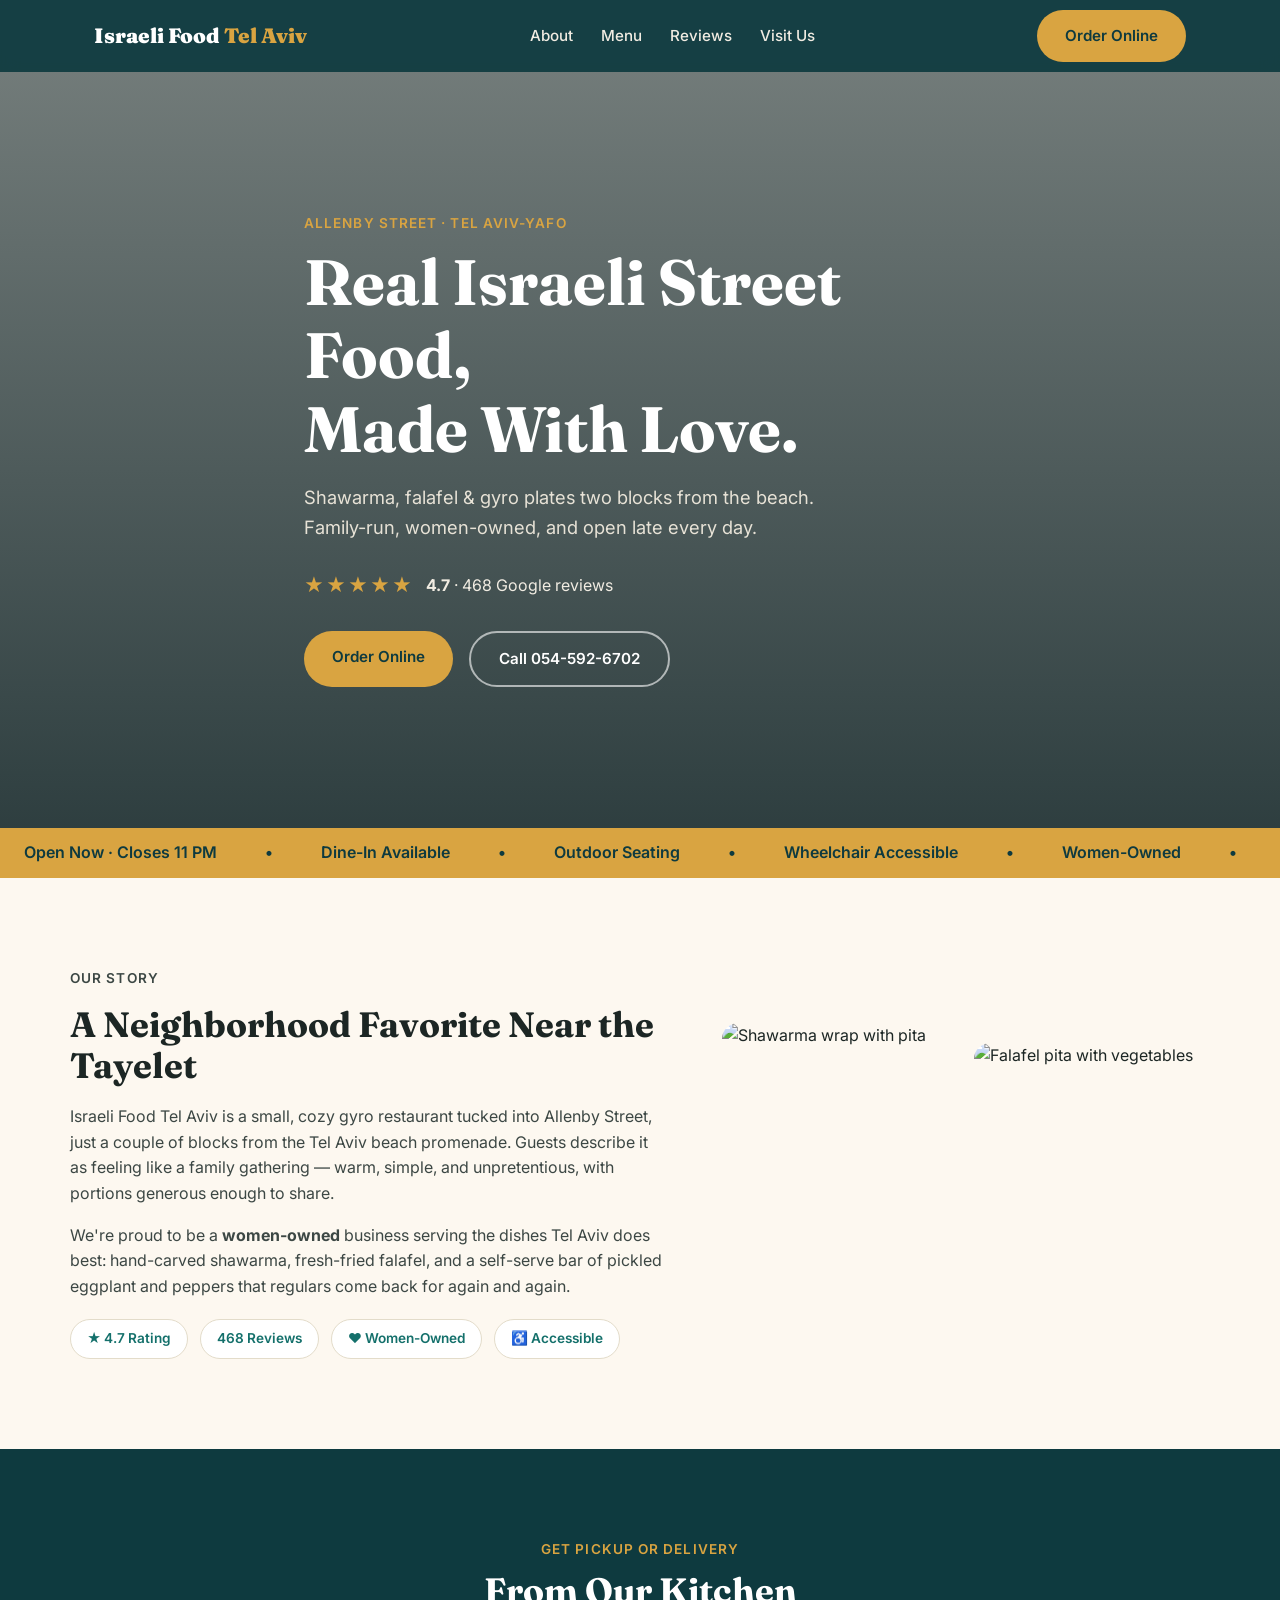
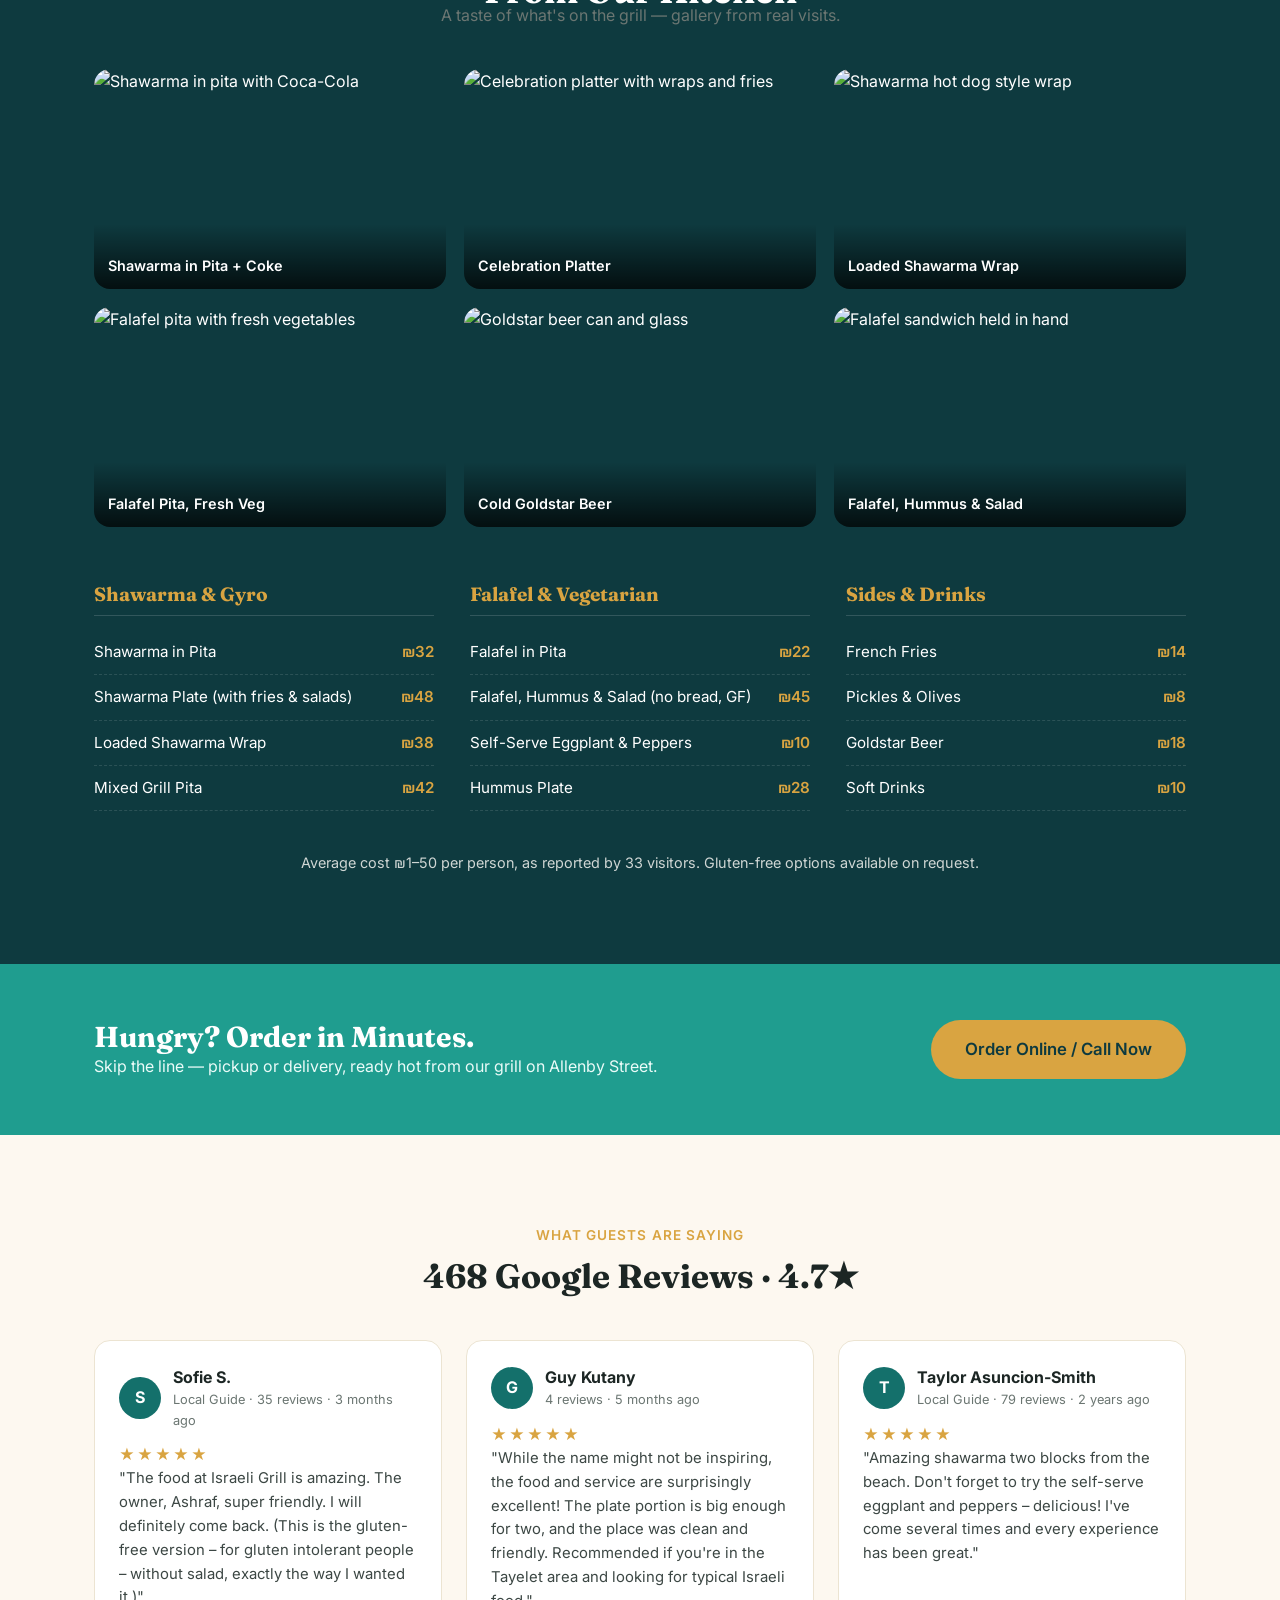
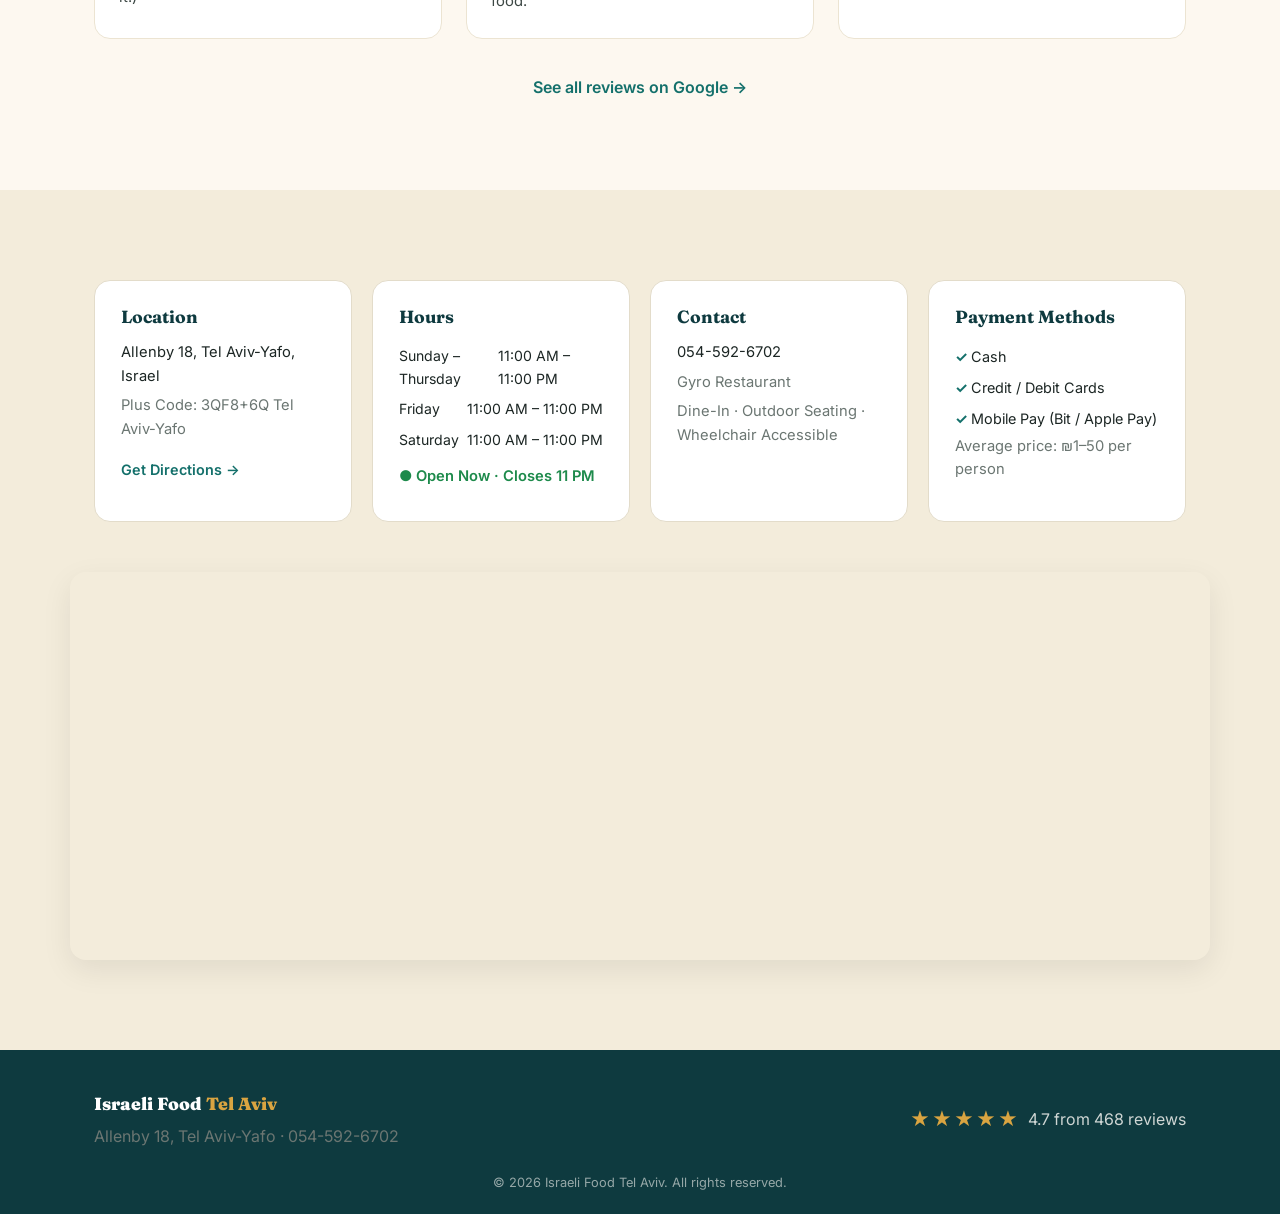
==== index.html @ 6f77c1df "Add Israeli Food Tel Aviv restaurant website Single-page responsive site built from real Google Maps" ====
<!DOCTYPE html>
<html lang="en">
<head>
<meta charset="UTF-8">
<meta name="viewport" content="width=device-width, initial-scale=1.0">
<title>Israeli Food Tel Aviv | Authentic Shawarma & Falafel on Allenby</title>
<meta name="description" content="Israeli Food Tel Aviv — Gyro restaurant at Allenby 18, Tel Aviv-Yafo. Shawarma, falafel & Israeli street food. 4.7★ (468 reviews). Open daily until 11pm.">
<link rel="preconnect" href="https://fonts.googleapis.com">
<link href="https://fonts.googleapis.com/css2?family=Fraunces:wght@500;700;900&family=Inter:wght@400;500;600;700&display=swap" rel="stylesheet">
<link rel="stylesheet" href="style.css">
</head>
<body>

<header class="site-header">
  <nav class="nav container">
    <a href="#top" class="logo">Israeli Food <span>Tel Aviv</span></a>
    <ul class="nav-links">
      <li><a href="#about">About</a></li>
      <li><a href="#menu">Menu</a></li>
      <li><a href="#reviews">Reviews</a></li>
      <li><a href="#info">Visit Us</a></li>
    </ul>
    <a href="#order" class="btn btn-primary nav-cta">Order Online</a>
    <button class="nav-toggle" aria-label="Toggle menu">&#9776;</button>
  </nav>
</header>

<section id="top" class="hero">
  <div class="hero-bg"></div>
  <div class="container hero-content">
    <p class="eyebrow">Allenby Street &middot; Tel Aviv-Yafo</p>
    <h1>Real Israeli Street Food,<br>Made With Love.</h1>
    <p class="hero-sub">Shawarma, falafel &amp; gyro plates two blocks from the beach. Family-run, women-owned, and open late every day.</p>
    <div class="hero-rating">
      <span class="stars">&#9733;&#9733;&#9733;&#9733;&#9733;</span>
      <span class="rating-text"><strong>4.7</strong> · 468 Google reviews</span>
    </div>
    <div class="hero-actions">
      <a href="#order" class="btn btn-primary">Order Online</a>
      <a href="tel:054-592-6702" class="btn btn-outline">Call 054-592-6702</a>
    </div>
  </div>
</section>

<section class="ticker">
  <div class="ticker-inner">
    <span>Open Now &middot; Closes 11 PM</span>
    <span>Dine-In Available</span>
    <span>Outdoor Seating</span>
    <span>Wheelchair Accessible</span>
    <span>Women-Owned</span>
    <span>Live Music</span>
    <span>&#8362;1&ndash;50 per person</span>
  </div>
</section>

<section id="about" class="about container">
  <div class="about-grid">
    <div class="about-text">
      <p class="eyebrow">Our Story</p>
      <h2>A Neighborhood Favorite Near the Tayelet</h2>
      <p>Israeli Food Tel Aviv is a small, cozy gyro restaurant tucked into Allenby Street, just a couple of blocks from the Tel Aviv beach promenade. Guests describe it as feeling like a family gathering — warm, simple, and unpretentious, with portions generous enough to share.</p>
      <p>We're proud to be a <strong>women-owned</strong> business serving the dishes Tel Aviv does best: hand-carved shawarma, fresh-fried falafel, and a self-serve bar of pickled eggplant and peppers that regulars come back for again and again.</p>
      <div class="about-badges">
        <div class="badge">&#9733; 4.7 Rating</div>
        <div class="badge">468 Reviews</div>
        <div class="badge">&#9829; Women-Owned</div>
        <div class="badge">&#9855; Accessible</div>
      </div>
    </div>
    <div class="about-photos">
      <img src="https://images.unsplash.com/photo-1601050690597-df0568f70950?auto=format&fit=crop&w=700&q=80" alt="Shawarma wrap with pita">
      <img src="https://images.unsplash.com/photo-1633436375153-d7045cb93e38?auto=format&fit=crop&w=700&q=80" alt="Falafel pita with vegetables">
    </div>
  </div>
</section>

<section id="menu" class="menu">
  <div class="container">
    <p class="eyebrow center">Get Pickup or Delivery</p>
    <h2 class="center">From Our Kitchen</h2>
    <p class="section-sub center">A taste of what's on the grill — gallery from real visits.</p>
    <div class="menu-gallery">
      <figure>
        <img src="https://images.unsplash.com/photo-1547584370-2cc98b8b8dc8?auto=format&fit=crop&w=600&q=80" alt="Shawarma in pita with Coca-Cola">
        <figcaption>Shawarma in Pita + Coke</figcaption>
      </figure>
      <figure>
        <img src="https://images.unsplash.com/photo-1561651823-34feb02250e4?auto=format&fit=crop&w=600&q=80" alt="Celebration platter with wraps and fries">
        <figcaption>Celebration Platter</figcaption>
      </figure>
      <figure>
        <img src="https://images.unsplash.com/photo-1599487488170-d11ec9c172f0?auto=format&fit=crop&w=600&q=80" alt="Shawarma hot dog style wrap">
        <figcaption>Loaded Shawarma Wrap</figcaption>
      </figure>
      <figure>
        <img src="https://images.unsplash.com/photo-1593504049359-74330189a345?auto=format&fit=crop&w=600&q=80" alt="Falafel pita with fresh vegetables">
        <figcaption>Falafel Pita, Fresh Veg</figcaption>
      </figure>
      <figure>
        <img src="https://images.unsplash.com/photo-1535914254981-b5012eebbd15?auto=format&fit=crop&w=600&q=80" alt="Goldstar beer can and glass">
        <figcaption>Cold Goldstar Beer</figcaption>
      </figure>
      <figure>
        <img src="https://images.unsplash.com/photo-1529006557810-274b9b2fc783?auto=format&fit=crop&w=600&q=80" alt="Falafel sandwich held in hand">
        <figcaption>Falafel, Hummus &amp; Salad</figcaption>
      </figure>
    </div>

    <div class="menu-list">
      <div class="menu-col">
        <h3>Shawarma &amp; Gyro</h3>
        <ul>
          <li><span>Shawarma in Pita</span><em>&#8362;32</em></li>
          <li><span>Shawarma Plate (with fries &amp; salads)</span><em>&#8362;48</em></li>
          <li><span>Loaded Shawarma Wrap</span><em>&#8362;38</em></li>
          <li><span>Mixed Grill Pita</span><em>&#8362;42</em></li>
        </ul>
      </div>
      <div class="menu-col">
        <h3>Falafel &amp; Vegetarian</h3>
        <ul>
          <li><span>Falafel in Pita</span><em>&#8362;22</em></li>
          <li><span>Falafel, Hummus &amp; Salad (no bread, GF)</span><em>&#8362;45</em></li>
          <li><span>Self-Serve Eggplant &amp; Peppers</span><em>&#8362;10</em></li>
          <li><span>Hummus Plate</span><em>&#8362;28</em></li>
        </ul>
      </div>
      <div class="menu-col">
        <h3>Sides &amp; Drinks</h3>
        <ul>
          <li><span>French Fries</span><em>&#8362;14</em></li>
          <li><span>Pickles &amp; Olives</span><em>&#8362;8</em></li>
          <li><span>Goldstar Beer</span><em>&#8362;18</em></li>
          <li><span>Soft Drinks</span><em>&#8362;10</em></li>
        </ul>
      </div>
    </div>
    <p class="menu-note">Average cost &#8362;1&ndash;50 per person, as reported by 33 visitors. Gluten-free options available on request.</p>
  </div>
</section>

<section id="order" class="order-cta">
  <div class="container order-cta-inner">
    <div>
      <h2>Hungry? Order in Minutes.</h2>
      <p>Skip the line — pickup or delivery, ready hot from our grill on Allenby Street.</p>
    </div>
    <a href="tel:054-592-6702" class="btn btn-primary btn-lg">Order Online / Call Now</a>
  </div>
</section>

<section id="reviews" class="reviews">
  <div class="container">
    <p class="eyebrow center">What Guests Are Saying</p>
    <h2 class="center">468 Google Reviews &middot; 4.7&#9733;</h2>
    <div class="review-grid">
      <article class="review-card">
        <div class="review-head">
          <div class="avatar">S</div>
          <div>
            <strong>Sofie S.</strong>
            <span class="review-meta">Local Guide &middot; 35 reviews &middot; 3 months ago</span>
          </div>
        </div>
        <div class="stars small">&#9733;&#9733;&#9733;&#9733;&#9733;</div>
        <p>"The food at Israeli Grill is amazing. The owner, Ashraf, super friendly. I will definitely come back. (This is the gluten-free version &ndash; for gluten intolerant people &ndash; without salad, exactly the way I wanted it.)"</p>
      </article>
      <article class="review-card">
        <div class="review-head">
          <div class="avatar">G</div>
          <div>
            <strong>Guy Kutany</strong>
            <span class="review-meta">4 reviews &middot; 5 months ago</span>
          </div>
        </div>
        <div class="stars small">&#9733;&#9733;&#9733;&#9733;&#9733;</div>
        <p>"While the name might not be inspiring, the food and service are surprisingly excellent! The plate portion is big enough for two, and the place was clean and friendly. Recommended if you're in the Tayelet area and looking for typical Israeli food."</p>
      </article>
      <article class="review-card">
        <div class="review-head">
          <div class="avatar">T</div>
          <div>
            <strong>Taylor Asuncion-Smith</strong>
            <span class="review-meta">Local Guide &middot; 79 reviews &middot; 2 years ago</span>
          </div>
        </div>
        <div class="stars small">&#9733;&#9733;&#9733;&#9733;&#9733;</div>
        <p>"Amazing shawarma two blocks from the beach. Don't forget to try the self-serve eggplant and peppers &ndash; delicious! I've come several times and every experience has been great."</p>
      </article>
    </div>
    <a href="https://www.google.com/maps/search/?api=1&query=Israeli+Food+Telaviv+Allenby+18+Tel+Aviv" target="_blank" rel="noopener" class="see-all-link">See all reviews on Google &rarr;</a>
  </div>
</section>

<section id="info" class="info">
  <div class="container info-grid">
    <div class="info-card">
      <h3>Location</h3>
      <p>Allenby 18, Tel Aviv-Yafo, Israel</p>
      <p class="muted">Plus Code: 3QF8+6Q Tel Aviv-Yafo</p>
      <a class="link-arrow" href="https://www.google.com/maps/search/?api=1&query=Allenby+18+Tel+Aviv-Yafo" target="_blank" rel="noopener">Get Directions &rarr;</a>
    </div>
    <div class="info-card">
      <h3>Hours</h3>
      <ul class="hours-list">
        <li><span>Sunday &ndash; Thursday</span><span>11:00 AM &ndash; 11:00 PM</span></li>
        <li><span>Friday</span><span>11:00 AM &ndash; 11:00 PM</span></li>
        <li><span>Saturday</span><span>11:00 AM &ndash; 11:00 PM</span></li>
      </ul>
      <p class="status-open">&#9679; Open Now &middot; Closes 11 PM</p>
    </div>
    <div class="info-card">
      <h3>Contact</h3>
      <p><a href="tel:054-592-6702">054-592-6702</a></p>
      <p class="muted">Gyro Restaurant</p>
      <p class="muted">Dine-In &middot; Outdoor Seating &middot; Wheelchair Accessible</p>
    </div>
    <div class="info-card">
      <h3>Payment Methods</h3>
      <ul class="payment-list">
        <li>Cash</li>
        <li>Credit / Debit Cards</li>
        <li>Mobile Pay (Bit / Apple Pay)</li>
      </ul>
      <p class="muted">Average price: &#8362;1&ndash;50 per person</p>
    </div>
  </div>

  <div class="container map-wrap">
    <iframe
      title="Map to Israeli Food Tel Aviv"
      src="https://www.google.com/maps?q=Allenby+18+Tel+Aviv-Yafo&output=embed"
      width="100%" height="380" style="border:0;" loading="lazy" referrerpolicy="no-referrer-when-downgrade">
    </iframe>
  </div>
</section>

<footer class="site-footer">
  <div class="container footer-grid">
    <div>
      <p class="logo footer-logo">Israeli Food <span>Tel Aviv</span></p>
      <p class="muted">Allenby 18, Tel Aviv-Yafo &middot; 054-592-6702</p>
    </div>
    <div class="footer-stars">
      <span class="stars">&#9733;&#9733;&#9733;&#9733;&#9733;</span>
      <span>4.7 from 468 reviews</span>
    </div>
  </div>
  <p class="copyright">&copy; <span id="year"></span> Israeli Food Tel Aviv. All rights reserved.</p>
</footer>

<script src="script.js"></script>
</body>
</html>
---- style.css ----
:root {
  --navy: #0e3a3f;
  --teal: #14706b;
  --teal-light: #1f9d8f;
  --cream: #fdf8f0;
  --gold: #d9a441;
  --ink: #1c2624;
  --muted: #6b7672;
  --radius: 16px;
  font-size: 16px;
}

* { box-sizing: border-box; margin: 0; padding: 0; }

body {
  font-family: 'Inter', sans-serif;
  color: var(--ink);
  background: var(--cream);
  line-height: 1.6;
}

h1, h2, h3 {
  font-family: 'Fraunces', serif;
  font-weight: 700;
  line-height: 1.15;
}

.container {
  max-width: 1140px;
  margin: 0 auto;
  padding: 0 24px;
}

a { text-decoration: none; color: inherit; }
ul { list-style: none; }

.eyebrow {
  color: var(--gold);
  font-weight: 600;
  letter-spacing: 0.08em;
  text-transform: uppercase;
  font-size: 0.85rem;
  margin-bottom: 10px;
}
.eyebrow.center, .center { text-align: center; }
.section-sub.center { color: var(--muted); margin: -8px auto 32px; max-width: 480px; }

.btn {
  display: inline-block;
  padding: 14px 28px;
  border-radius: 999px;
  font-weight: 600;
  font-size: 0.95rem;
  transition: transform .15s ease, box-shadow .15s ease;
}
.btn:hover { transform: translateY(-2px); }
.btn-primary { background: var(--gold); color: var(--navy); }
.btn-primary:hover { box-shadow: 0 8px 20px rgba(217,164,65,.4); }
.btn-outline { border: 2px solid rgba(255,255,255,.6); color: #fff; }
.btn-lg { padding: 16px 34px; font-size: 1.05rem; }

/* Header */
.site-header {
  position: fixed;
  top: 0; left: 0; right: 0;
  z-index: 50;
  background: rgba(14,58,63,0.92);
  backdrop-filter: blur(8px);
}
.nav {
  display: flex;
  align-items: center;
  justify-content: space-between;
  height: 72px;
}
.logo {
  font-family: 'Fraunces', serif;
  font-weight: 900;
  font-size: 1.3rem;
  color: #fff;
}
.logo span { color: var(--gold); }
.nav-links {
  display: flex;
  gap: 28px;
  color: #f1ece2;
  font-weight: 500;
  font-size: 0.95rem;
}
.nav-links a:hover { color: var(--gold); }
.nav-cta { white-space: nowrap; }
.nav-toggle {
  display: none;
  background: none;
  border: none;
  color: #fff;
  font-size: 1.6rem;
  cursor: pointer;
}

/* Hero */
.hero {
  position: relative;
  min-height: 92vh;
  display: flex;
  align-items: center;
  color: #fff;
  overflow: hidden;
}
.hero-bg {
  position: absolute;
  inset: 0;
  background: linear-gradient(180deg, rgba(10,30,33,.55), rgba(10,30,33,.85)),
    url('https://images.unsplash.com/photo-1529193591184-b1d58069ecdd?auto=format&fit=crop&w=1600&q=80') center/cover no-repeat;
  z-index: -1;
}
.hero-content { padding-top: 72px; max-width: 720px; }
.hero h1 {
  font-size: clamp(2.4rem, 5vw, 4rem);
  margin-bottom: 18px;
}
.hero-sub {
  font-size: 1.15rem;
  color: #e7e2d6;
  max-width: 540px;
  margin-bottom: 28px;
}
.hero-rating {
  display: flex;
  align-items: center;
  gap: 12px;
  margin-bottom: 30px;
}
.stars { color: var(--gold); font-size: 1.2rem; letter-spacing: 2px; }
.stars.small { font-size: 0.95rem; }
.rating-text { color: #f1ece2; }
.hero-actions { display: flex; gap: 16px; flex-wrap: wrap; }

/* Ticker */
.ticker {
  background: var(--gold);
  color: var(--navy);
  font-weight: 600;
  overflow: hidden;
  white-space: nowrap;
}
.ticker-inner {
  display: inline-flex;
  gap: 48px;
  padding: 12px 24px;
  animation: scroll 22s linear infinite;
}
.ticker-inner span::after { content: '•'; margin-left: 48px; }
@keyframes scroll {
  from { transform: translateX(0); }
  to { transform: translateX(-50%); }
}

/* About */
.about { padding: 90px 0; }
.about-grid {
  display: grid;
  grid-template-columns: 1.1fr 0.9fr;
  gap: 56px;
  align-items: center;
}
.about-text h2 { font-size: 2.2rem; margin-bottom: 18px; }
.about-text p { color: #3c4744; margin-bottom: 16px; }
.about-badges {
  display: flex;
  flex-wrap: wrap;
  gap: 12px;
  margin-top: 20px;
}
.badge {
  background: #fff;
  border: 1px solid #e3dcca;
  padding: 8px 16px;
  border-radius: 999px;
  font-size: 0.85rem;
  font-weight: 600;
  color: var(--teal);
}
.about-photos {
  display: grid;
  grid-template-columns: 1fr 1fr;
  gap: 16px;
}
.about-photos img {
  width: 100%;
  height: 240px;
  object-fit: cover;
  border-radius: var(--radius);
}
.about-photos img:first-child { transform: translateY(-20px); }

/* Menu */
.menu { background: var(--navy); color: #fff; padding: 90px 0; }
.menu .eyebrow { color: var(--gold); }
.menu h2 { color: #fff; font-size: 2.2rem; }
.menu-gallery {
  display: grid;
  grid-template-columns: repeat(3, 1fr);
  gap: 18px;
  margin: 40px 0 56px;
}
.menu-gallery figure { position: relative; border-radius: var(--radius); overflow: hidden; }
.menu-gallery img { width: 100%; height: 220px; object-fit: cover; display: block; transition: transform .3s ease; }
.menu-gallery figure:hover img { transform: scale(1.06); }
.menu-gallery figcaption {
  position: absolute;
  bottom: 0; left: 0; right: 0;
  background: linear-gradient(transparent, rgba(0,0,0,.75));
  color: #fff;
  padding: 30px 14px 12px;
  font-size: 0.9rem;
  font-weight: 600;
}
.menu-list {
  display: grid;
  grid-template-columns: repeat(3, 1fr);
  gap: 36px;
}
.menu-col h3 {
  color: var(--gold);
  font-size: 1.2rem;
  margin-bottom: 14px;
  border-bottom: 1px solid rgba(255,255,255,.15);
  padding-bottom: 10px;
}
.menu-col li {
  display: flex;
  justify-content: space-between;
  gap: 12px;
  padding: 10px 0;
  border-bottom: 1px dashed rgba(255,255,255,.12);
  font-size: 0.95rem;
}
.menu-col li em { color: var(--gold); font-style: normal; font-weight: 600; }
.menu-note { text-align: center; color: #cfd6d4; margin-top: 40px; font-size: 0.9rem; }

/* Order CTA */
.order-cta { background: var(--teal-light); color: #fff; padding: 56px 0; }
.order-cta-inner {
  display: flex;
  align-items: center;
  justify-content: space-between;
  gap: 24px;
  flex-wrap: wrap;
}
.order-cta h2 { font-size: 1.8rem; }
.order-cta p { color: #eafbf8; }

/* Reviews */
.reviews { padding: 90px 0; }
.reviews h2 { font-size: 2.1rem; margin-bottom: 44px; }
.review-grid {
  display: grid;
  grid-template-columns: repeat(3, 1fr);
  gap: 24px;
}
.review-card {
  background: #fff;
  border: 1px solid #ece4d2;
  border-radius: var(--radius);
  padding: 24px;
}
.review-head { display: flex; gap: 12px; align-items: center; margin-bottom: 12px; }
.avatar {
  width: 42px; height: 42px;
  border-radius: 50%;
  background: var(--teal);
  color: #fff;
  display: flex; align-items: center; justify-content: center;
  font-weight: 700;
}
.review-meta { display: block; font-size: 0.8rem; color: var(--muted); }
.review-card p { font-size: 0.93rem; color: #3c4744; }
.see-all-link {
  display: block;
  text-align: center;
  margin-top: 36px;
  font-weight: 600;
  color: var(--teal);
}

/* Info */
.info { background: #f3ecdb; padding: 90px 0; }
.info-grid {
  display: grid;
  grid-template-columns: repeat(4, 1fr);
  gap: 20px;
  margin-bottom: 50px;
}
.info-card {
  background: #fff;
  border-radius: var(--radius);
  padding: 26px;
  border: 1px solid #e3dcca;
}
.info-card h3 { font-size: 1.1rem; margin-bottom: 14px; color: var(--navy); }
.info-card p { font-size: 0.92rem; margin-bottom: 6px; }
.muted { color: var(--muted); }
.hours-list li { display: flex; justify-content: space-between; font-size: 0.88rem; padding: 4px 0; }
.status-open { color: #1d8a4b; font-weight: 600; margin-top: 10px; }
.payment-list li { padding: 4px 0; font-size: 0.9rem; }
.payment-list li::before { content: '✓ '; color: var(--teal); font-weight: 700; }
.link-arrow { display: inline-block; margin-top: 10px; color: var(--teal); font-weight: 600; font-size: 0.9rem; }
.map-wrap { border-radius: var(--radius); overflow: hidden; box-shadow: 0 10px 30px rgba(0,0,0,.08); }

/* Footer */
.site-footer { background: var(--navy); color: #cfd6d4; padding: 40px 0 20px; }
.footer-grid {
  display: flex;
  justify-content: space-between;
  align-items: center;
  flex-wrap: wrap;
  gap: 16px;
  margin-bottom: 24px;
}
.footer-logo { font-size: 1.1rem; margin-bottom: 6px; }
.footer-stars { display: flex; align-items: center; gap: 8px; }
.copyright { text-align: center; font-size: 0.8rem; opacity: 0.7; }

/* Responsive */
@media (max-width: 900px) {
  .about-grid { grid-template-columns: 1fr; }
  .menu-gallery { grid-template-columns: repeat(2, 1fr); }
  .menu-list { grid-template-columns: 1fr; }
  .review-grid { grid-template-columns: 1fr; }
  .info-grid { grid-template-columns: repeat(2, 1fr); }
}
@media (max-width: 640px) {
  .nav-links, .nav-cta { display: none; }
  .nav-toggle { display: block; }
  .menu-gallery { grid-template-columns: 1fr 1fr; }
  .info-grid { grid-template-columns: 1fr; }
  .about-photos img:first-child { transform: none; }
  .order-cta-inner { flex-direction: column; text-align: center; }
}
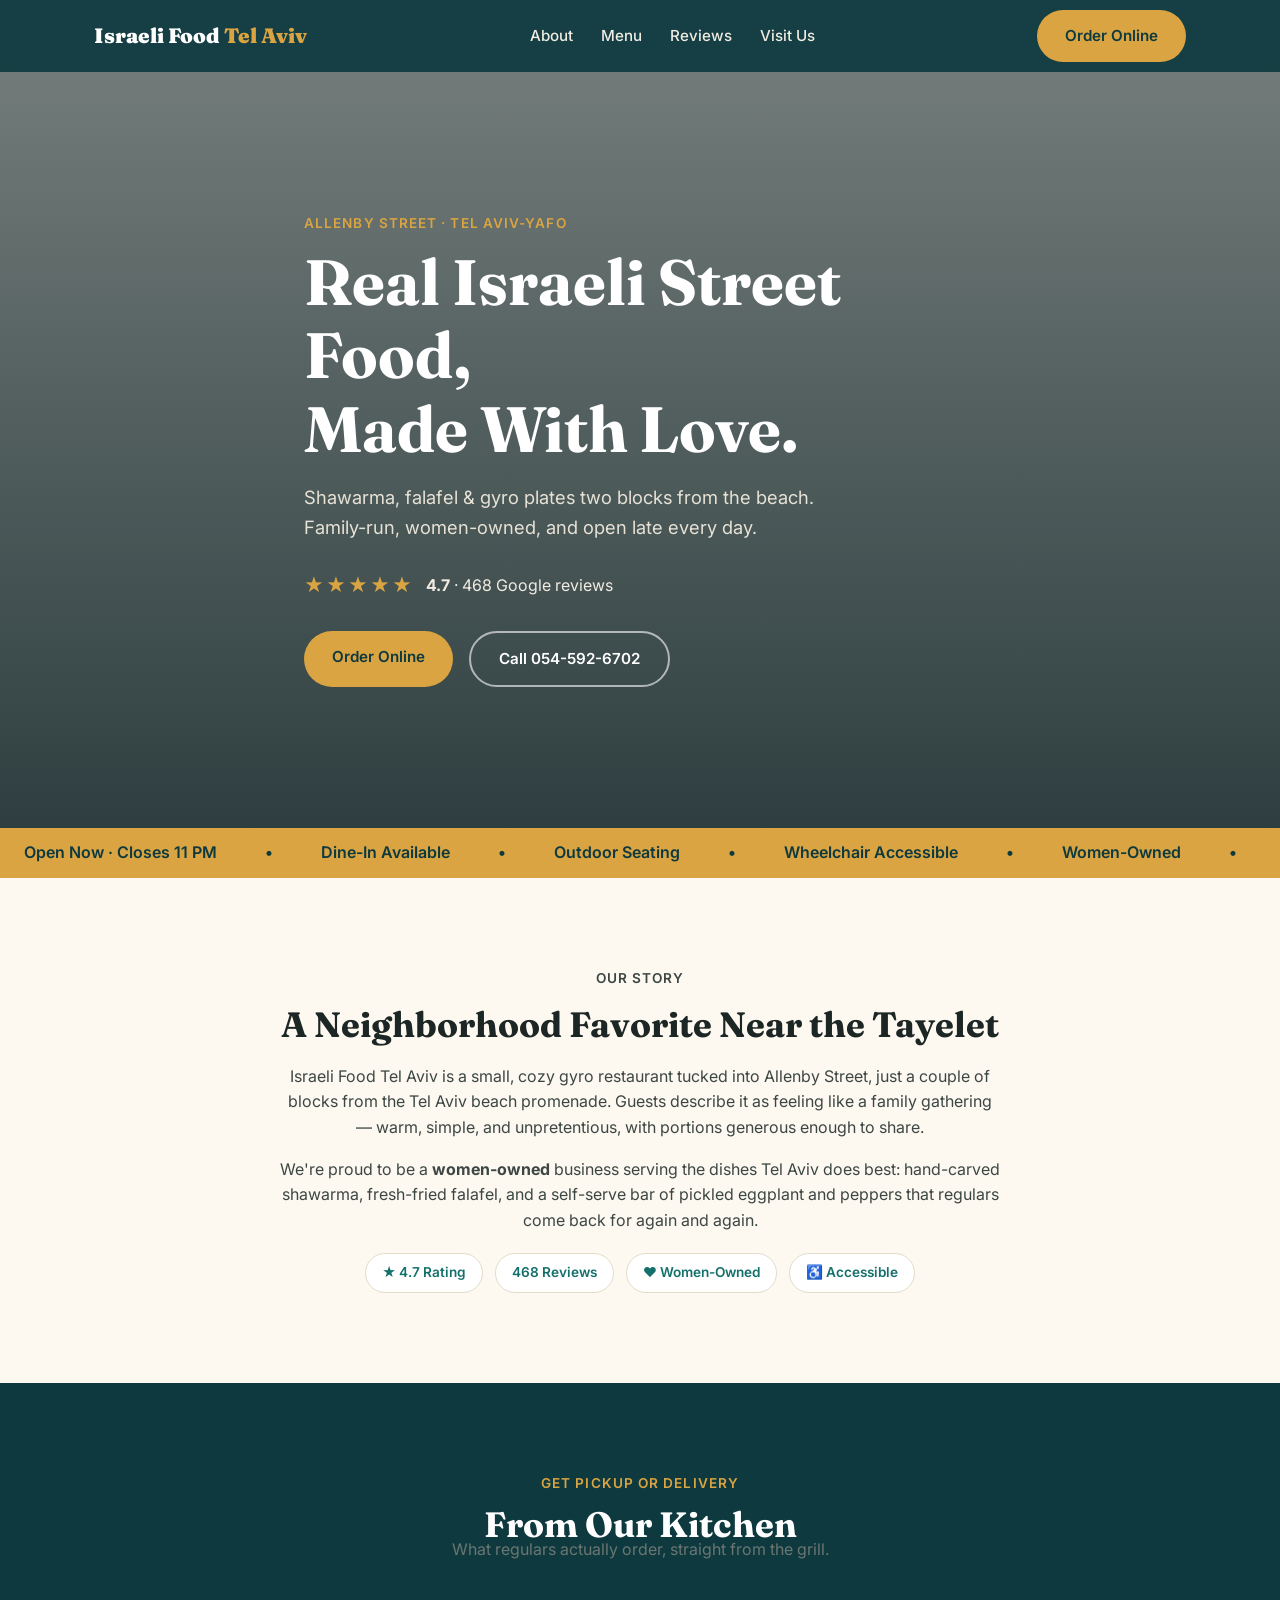
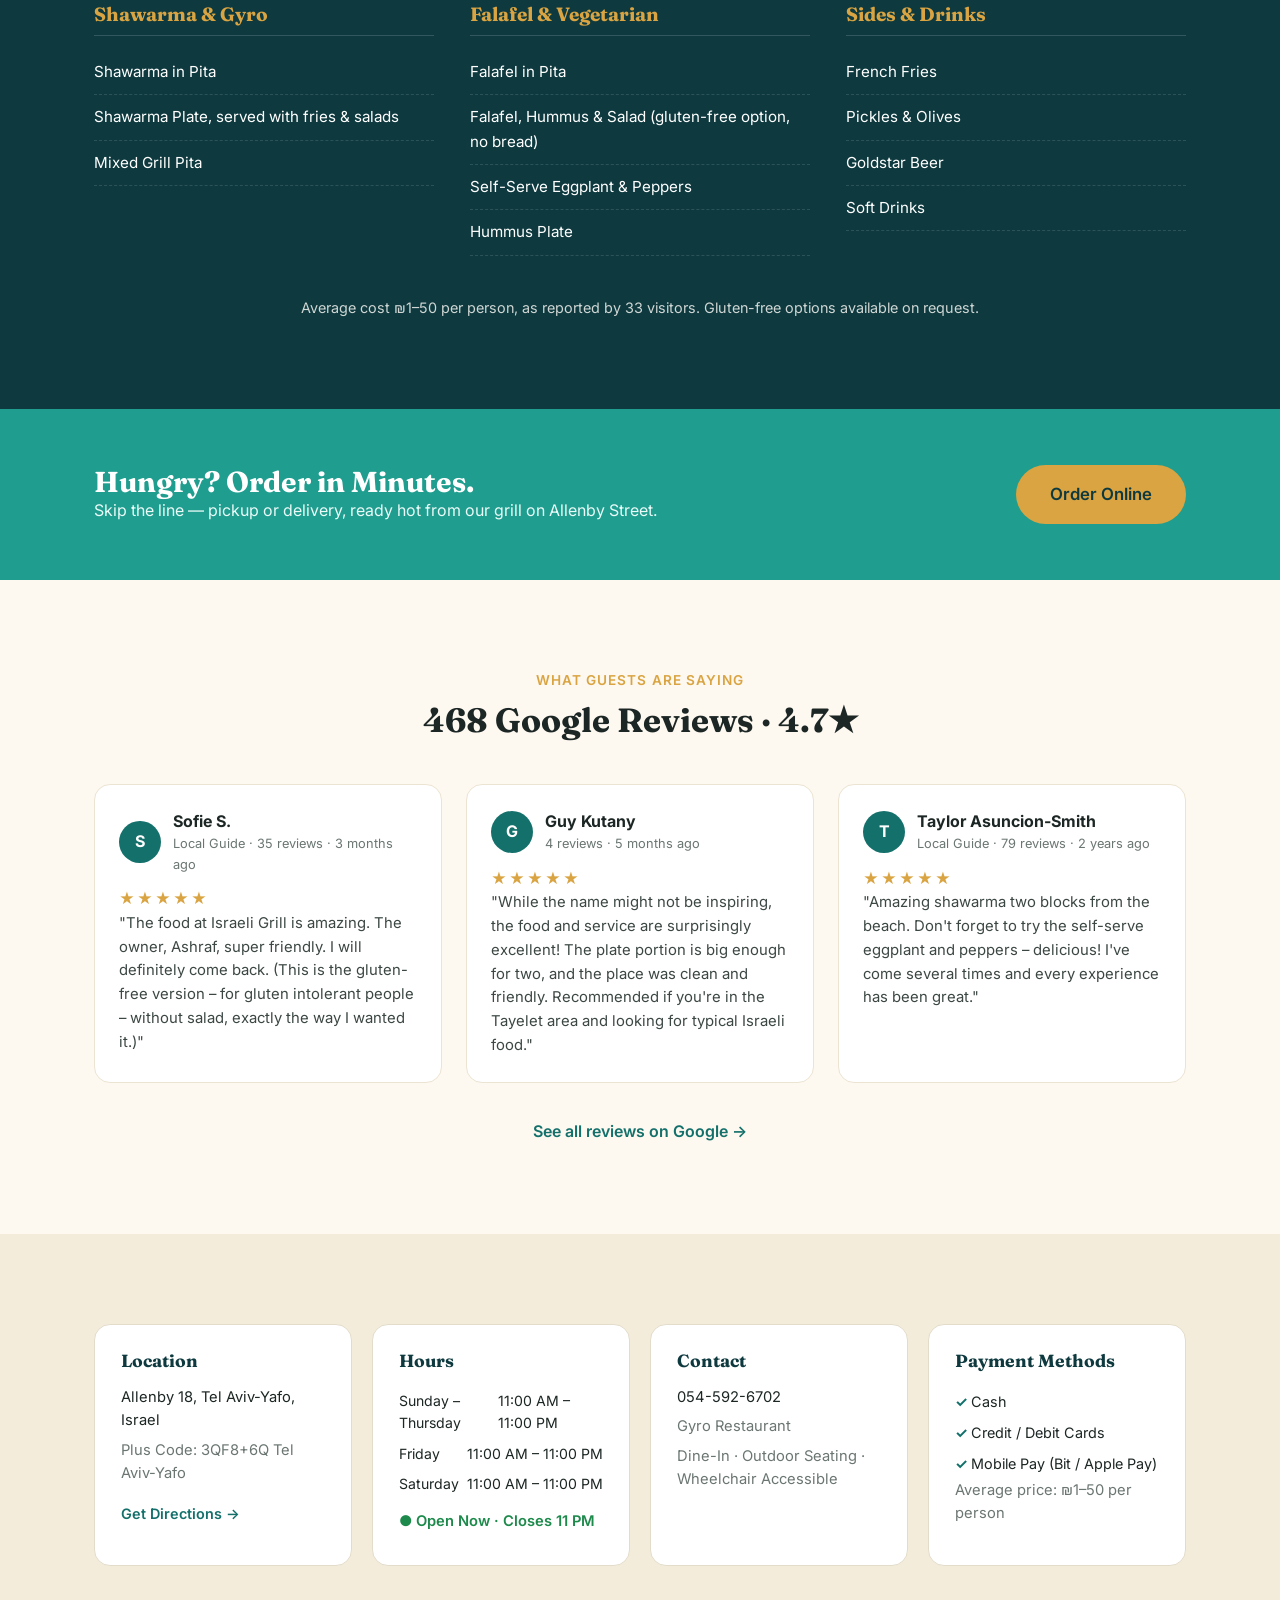
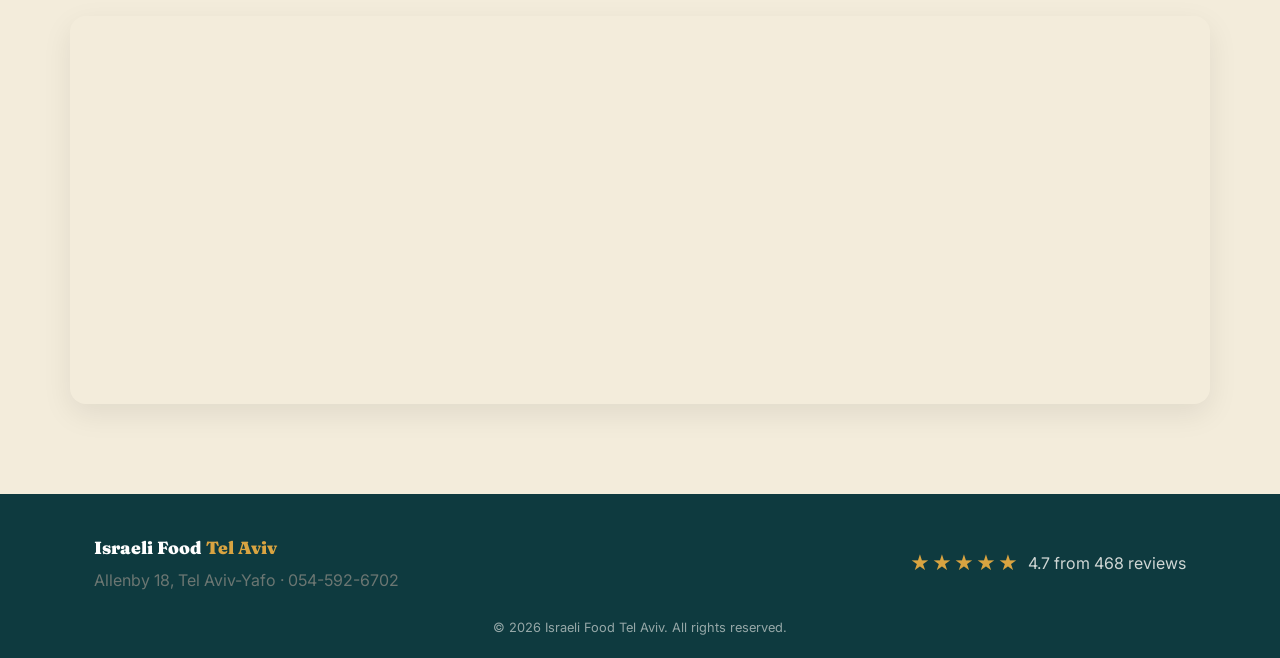
==== commit d4efe3f6: "Remove fabricated prices/menu photos, add dedicated order page Menu now lists real items without inv" ====
--- a/index.html
+++ b/index.html
@@ -20,7 +20,7 @@
       <li><a href="#reviews">Reviews</a></li>
       <li><a href="#info">Visit Us</a></li>
     </ul>
-    <a href="#order" class="btn btn-primary nav-cta">Order Online</a>
+    <a href="order.html" class="btn btn-primary nav-cta">Order Online</a>
     <button class="nav-toggle" aria-label="Toggle menu">&#9776;</button>
   </nav>
 </header>
@@ -36,7 +36,7 @@
       <span class="rating-text"><strong>4.7</strong> · 468 Google reviews</span>
     </div>
     <div class="hero-actions">
-      <a href="#order" class="btn btn-primary">Order Online</a>
+      <a href="order.html" class="btn btn-primary">Order Online</a>
       <a href="tel:054-592-6702" class="btn btn-outline">Call 054-592-6702</a>
     </div>
   </div>
@@ -68,10 +68,6 @@
         <div class="badge">&#9855; Accessible</div>
       </div>
     </div>
-    <div class="about-photos">
-      <img src="https://images.unsplash.com/photo-1601050690597-df0568f70950?auto=format&fit=crop&w=700&q=80" alt="Shawarma wrap with pita">
-      <img src="https://images.unsplash.com/photo-1633436375153-d7045cb93e38?auto=format&fit=crop&w=700&q=80" alt="Falafel pita with vegetables">
-    </div>
   </div>
 </section>
 
@@ -79,60 +75,33 @@
   <div class="container">
     <p class="eyebrow center">Get Pickup or Delivery</p>
     <h2 class="center">From Our Kitchen</h2>
-    <p class="section-sub center">A taste of what's on the grill — gallery from real visits.</p>
-    <div class="menu-gallery">
-      <figure>
-        <img src="https://images.unsplash.com/photo-1547584370-2cc98b8b8dc8?auto=format&fit=crop&w=600&q=80" alt="Shawarma in pita with Coca-Cola">
-        <figcaption>Shawarma in Pita + Coke</figcaption>
-      </figure>
-      <figure>
-        <img src="https://images.unsplash.com/photo-1561651823-34feb02250e4?auto=format&fit=crop&w=600&q=80" alt="Celebration platter with wraps and fries">
-        <figcaption>Celebration Platter</figcaption>
-      </figure>
-      <figure>
-        <img src="https://images.unsplash.com/photo-1599487488170-d11ec9c172f0?auto=format&fit=crop&w=600&q=80" alt="Shawarma hot dog style wrap">
-        <figcaption>Loaded Shawarma Wrap</figcaption>
-      </figure>
-      <figure>
-        <img src="https://images.unsplash.com/photo-1593504049359-74330189a345?auto=format&fit=crop&w=600&q=80" alt="Falafel pita with fresh vegetables">
-        <figcaption>Falafel Pita, Fresh Veg</figcaption>
-      </figure>
-      <figure>
-        <img src="https://images.unsplash.com/photo-1535914254981-b5012eebbd15?auto=format&fit=crop&w=600&q=80" alt="Goldstar beer can and glass">
-        <figcaption>Cold Goldstar Beer</figcaption>
-      </figure>
-      <figure>
-        <img src="https://images.unsplash.com/photo-1529006557810-274b9b2fc783?auto=format&fit=crop&w=600&q=80" alt="Falafel sandwich held in hand">
-        <figcaption>Falafel, Hummus &amp; Salad</figcaption>
-      </figure>
-    </div>
+    <p class="section-sub center">What regulars actually order, straight from the grill.</p>
 
     <div class="menu-list">
       <div class="menu-col">
         <h3>Shawarma &amp; Gyro</h3>
         <ul>
-          <li><span>Shawarma in Pita</span><em>&#8362;32</em></li>
-          <li><span>Shawarma Plate (with fries &amp; salads)</span><em>&#8362;48</em></li>
-          <li><span>Loaded Shawarma Wrap</span><em>&#8362;38</em></li>
-          <li><span>Mixed Grill Pita</span><em>&#8362;42</em></li>
+          <li>Shawarma in Pita</li>
+          <li>Shawarma Plate, served with fries &amp; salads</li>
+          <li>Mixed Grill Pita</li>
         </ul>
       </div>
       <div class="menu-col">
         <h3>Falafel &amp; Vegetarian</h3>
         <ul>
-          <li><span>Falafel in Pita</span><em>&#8362;22</em></li>
-          <li><span>Falafel, Hummus &amp; Salad (no bread, GF)</span><em>&#8362;45</em></li>
-          <li><span>Self-Serve Eggplant &amp; Peppers</span><em>&#8362;10</em></li>
-          <li><span>Hummus Plate</span><em>&#8362;28</em></li>
+          <li>Falafel in Pita</li>
+          <li>Falafel, Hummus &amp; Salad (gluten-free option, no bread)</li>
+          <li>Self-Serve Eggplant &amp; Peppers</li>
+          <li>Hummus Plate</li>
         </ul>
       </div>
       <div class="menu-col">
         <h3>Sides &amp; Drinks</h3>
         <ul>
-          <li><span>French Fries</span><em>&#8362;14</em></li>
-          <li><span>Pickles &amp; Olives</span><em>&#8362;8</em></li>
-          <li><span>Goldstar Beer</span><em>&#8362;18</em></li>
-          <li><span>Soft Drinks</span><em>&#8362;10</em></li>
+          <li>French Fries</li>
+          <li>Pickles &amp; Olives</li>
+          <li>Goldstar Beer</li>
+          <li>Soft Drinks</li>
         </ul>
       </div>
     </div>
@@ -140,13 +109,13 @@
   </div>
 </section>
 
-<section id="order" class="order-cta">
+<section class="order-cta">
   <div class="container order-cta-inner">
     <div>
       <h2>Hungry? Order in Minutes.</h2>
       <p>Skip the line — pickup or delivery, ready hot from our grill on Allenby Street.</p>
     </div>
-    <a href="tel:054-592-6702" class="btn btn-primary btn-lg">Order Online / Call Now</a>
+    <a href="order.html" class="btn btn-primary btn-lg">Order Online</a>
   </div>
 </section>
 
--- a/style.css
+++ b/style.css
@@ -159,16 +159,16 @@
 /* About */
 .about { padding: 90px 0; }
 .about-grid {
-  display: grid;
-  grid-template-columns: 1.1fr 0.9fr;
-  gap: 56px;
-  align-items: center;
+  max-width: 720px;
+  margin: 0 auto;
+  text-align: center;
 }
 .about-text h2 { font-size: 2.2rem; margin-bottom: 18px; }
 .about-text p { color: #3c4744; margin-bottom: 16px; }
 .about-badges {
   display: flex;
   flex-wrap: wrap;
+  justify-content: center;
   gap: 12px;
   margin-top: 20px;
 }
@@ -181,45 +181,16 @@
   font-weight: 600;
   color: var(--teal);
 }
-.about-photos {
-  display: grid;
-  grid-template-columns: 1fr 1fr;
-  gap: 16px;
-}
-.about-photos img {
-  width: 100%;
-  height: 240px;
-  object-fit: cover;
-  border-radius: var(--radius);
-}
-.about-photos img:first-child { transform: translateY(-20px); }
 
 /* Menu */
 .menu { background: var(--navy); color: #fff; padding: 90px 0; }
 .menu .eyebrow { color: var(--gold); }
 .menu h2 { color: #fff; font-size: 2.2rem; }
-.menu-gallery {
-  display: grid;
-  grid-template-columns: repeat(3, 1fr);
-  gap: 18px;
-  margin: 40px 0 56px;
-}
-.menu-gallery figure { position: relative; border-radius: var(--radius); overflow: hidden; }
-.menu-gallery img { width: 100%; height: 220px; object-fit: cover; display: block; transition: transform .3s ease; }
-.menu-gallery figure:hover img { transform: scale(1.06); }
-.menu-gallery figcaption {
-  position: absolute;
-  bottom: 0; left: 0; right: 0;
-  background: linear-gradient(transparent, rgba(0,0,0,.75));
-  color: #fff;
-  padding: 30px 14px 12px;
-  font-size: 0.9rem;
-  font-weight: 600;
-}
 .menu-list {
   display: grid;
   grid-template-columns: repeat(3, 1fr);
   gap: 36px;
+  margin-top: 40px;
 }
 .menu-col h3 {
   color: var(--gold);
@@ -229,14 +200,10 @@
   padding-bottom: 10px;
 }
 .menu-col li {
-  display: flex;
-  justify-content: space-between;
-  gap: 12px;
   padding: 10px 0;
   border-bottom: 1px dashed rgba(255,255,255,.12);
   font-size: 0.95rem;
 }
-.menu-col li em { color: var(--gold); font-style: normal; font-weight: 600; }
 .menu-note { text-align: center; color: #cfd6d4; margin-top: 40px; font-size: 0.9rem; }
 
 /* Order CTA */
@@ -308,6 +275,36 @@
 .link-arrow { display: inline-block; margin-top: 10px; color: var(--teal); font-weight: 600; font-size: 0.9rem; }
 .map-wrap { border-radius: var(--radius); overflow: hidden; box-shadow: 0 10px 30px rgba(0,0,0,.08); }
 
+/* Order page */
+.order-page { padding: 150px 0 100px; min-height: 70vh; }
+.order-page h1 { font-size: 2.4rem; margin-bottom: 10px; }
+.order-page-inner { max-width: 880px; }
+.order-options {
+  display: grid;
+  grid-template-columns: repeat(3, 1fr);
+  gap: 24px;
+  margin-top: 48px;
+}
+.order-option {
+  display: block;
+  background: #fff;
+  border: 1px solid #e3dcca;
+  border-radius: var(--radius);
+  padding: 28px;
+  transition: transform .15s ease, box-shadow .15s ease;
+}
+.order-option:hover { transform: translateY(-4px); box-shadow: 0 12px 24px rgba(0,0,0,.08); }
+.order-option h3 { color: var(--navy); margin-bottom: 10px; font-size: 1.15rem; }
+.order-option p { color: var(--muted); font-size: 0.92rem; margin-bottom: 14px; }
+.order-option-static { cursor: default; }
+.order-option-static:hover { transform: none; box-shadow: none; }
+.order-note {
+  text-align: center;
+  color: var(--muted);
+  font-size: 0.9rem;
+  margin-top: 44px;
+}
+
 /* Footer */
 .site-footer { background: var(--navy); color: #cfd6d4; padding: 40px 0 20px; }
 .footer-grid {
@@ -324,8 +321,6 @@
 
 /* Responsive */
 @media (max-width: 900px) {
-  .about-grid { grid-template-columns: 1fr; }
-  .menu-gallery { grid-template-columns: repeat(2, 1fr); }
   .menu-list { grid-template-columns: 1fr; }
   .review-grid { grid-template-columns: 1fr; }
   .info-grid { grid-template-columns: repeat(2, 1fr); }
@@ -333,8 +328,6 @@
 @media (max-width: 640px) {
   .nav-links, .nav-cta { display: none; }
   .nav-toggle { display: block; }
-  .menu-gallery { grid-template-columns: 1fr 1fr; }
   .info-grid { grid-template-columns: 1fr; }
-  .about-photos img:first-child { transform: none; }
   .order-cta-inner { flex-direction: column; text-align: center; }
 }
